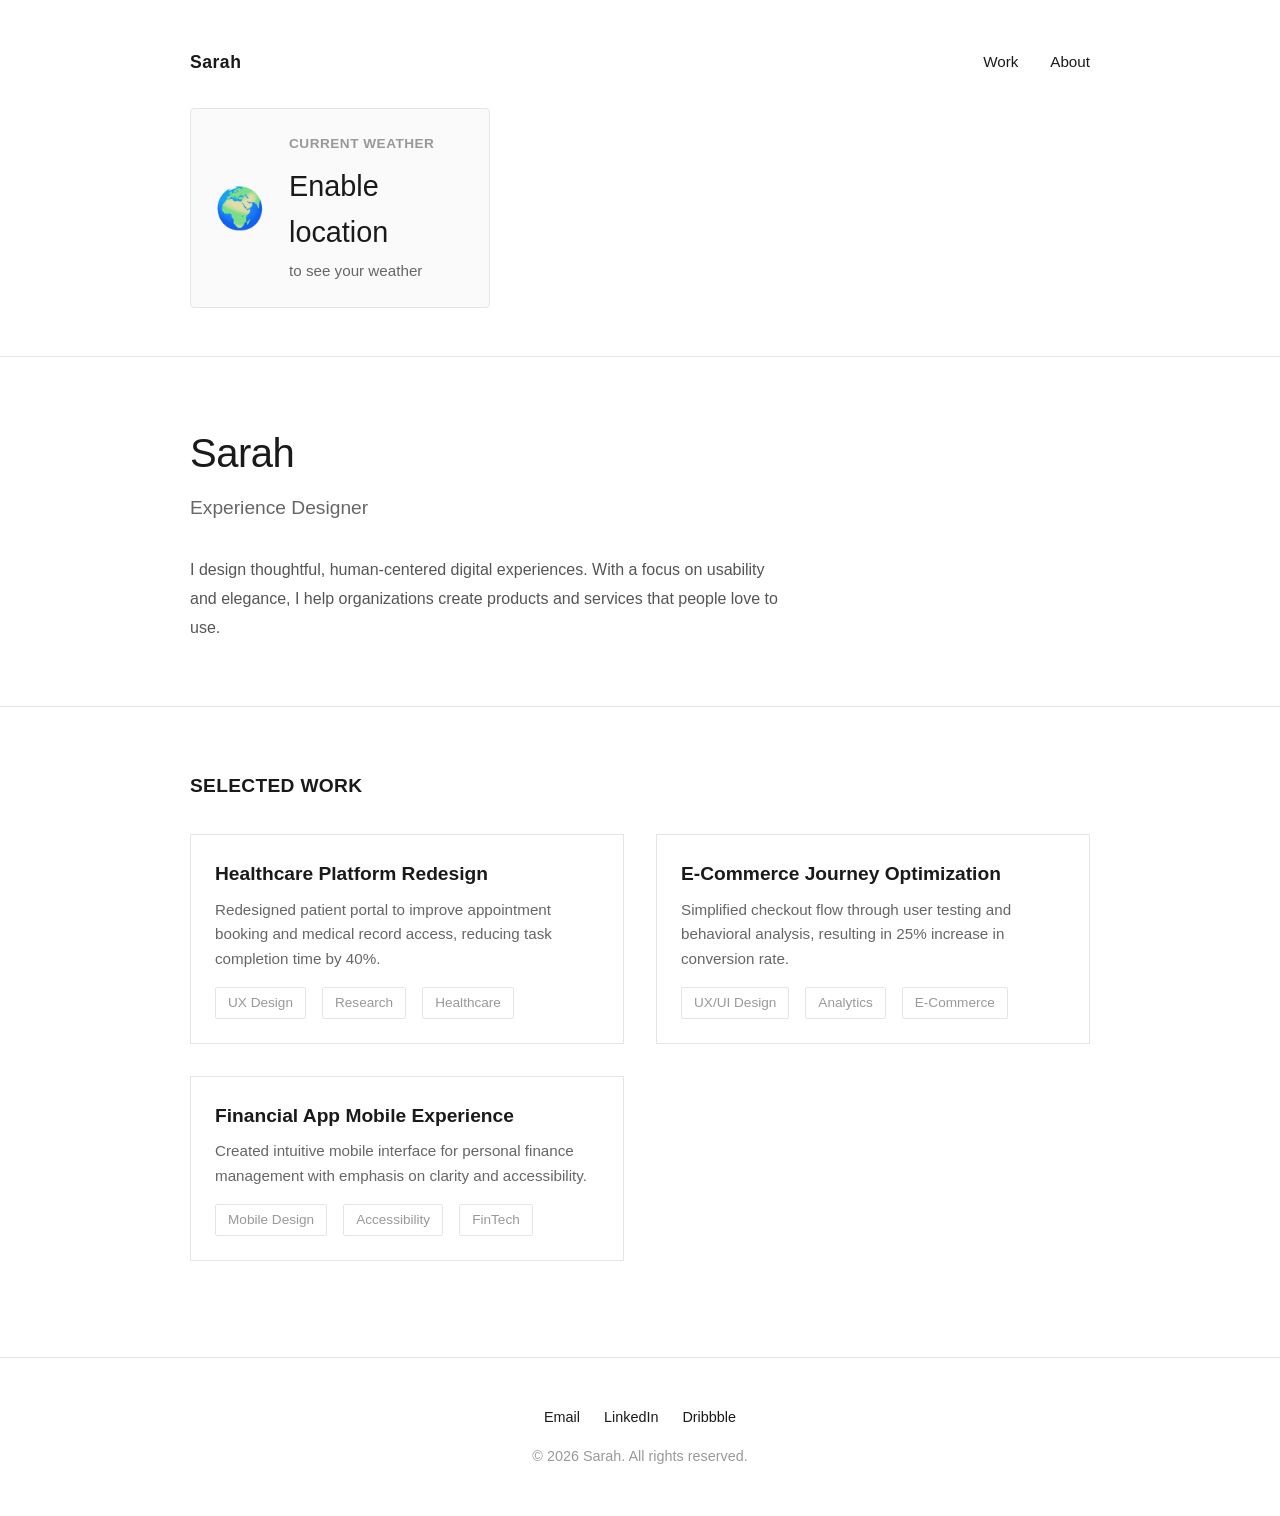
==== index.html @ 8faafbf5 "Add weather widget with geolocation and API integration Co-authored-by: Copilot <copilot@github.com>" ====
<!DOCTYPE html>
<html lang="en">
<head>
    <meta charset="UTF-8">
    <meta name="viewport" content="width=device-width, initial-scale=1.0">
    <title>Sarah — Experience Designer</title>
    <style>
        * {
            margin: 0;
            padding: 0;
            box-sizing: border-box;
        }

        body {
            font-family: -apple-system, BlinkMacSystemFont, 'Segoe UI', sans-serif;
            line-height: 1.6;
            color: #1a1a1a;
            background: #ffffff;
        }

        header {
            padding: 3rem 2rem;
            border-bottom: 1px solid #e5e5e5;
        }

        .container {
            max-width: 900px;
            margin: 0 auto;
        }

        nav {
            display: flex;
            gap: 2rem;
            justify-content: space-between;
            align-items: center;
            margin-bottom: 2rem;
        }

        a {
            text-decoration: none;
            color: #1a1a1a;
            transition: color 0.2s ease;
        }

        nav a:hover {
            color: #666;
        }

        .logo {
            font-weight: 600;
            font-size: 1.1rem;
            letter-spacing: 0.5px;
        }

        .nav-links {
            display: flex;
            gap: 2rem;
            font-size: 0.95rem;
        }

        .hero {
            padding: 4rem 2rem;
            text-align: left;
        }

        h1 {
            font-size: 2.5rem;
            font-weight: 300;
            margin-bottom: 0.5rem;
            letter-spacing: -0.5px;
        }

        .subtitle {
            font-size: 1.2rem;
            color: #666;
            font-weight: 300;
        }

        .bio {
            max-width: 600px;
            margin-top: 2rem;
            color: #555;
            font-size: 1rem;
            line-height: 1.8;
        }

        .projects-section {
            padding: 4rem 2rem;
            border-top: 1px solid #e5e5e5;
        }

        .section-title {
            font-size: 1.2rem;
            font-weight: 600;
            margin-bottom: 2rem;
            letter-spacing: 0.3px;
            text-transform: uppercase;
            color: #1a1a1a;
        }

        .projects-grid {
            display: grid;
            grid-template-columns: repeat(auto-fit, minmax(350px, 1fr));
            gap: 2rem;
            margin-bottom: 2rem;
        }

        .project-card {
            border: 1px solid #e5e5e5;
            padding: 1.5rem;
            transition: all 0.3s ease;
            cursor: pointer;
        }

        .project-card:hover {
            border-color: #1a1a1a;
            background: #fafafa;
        }

        .project-card h3 {
            font-size: 1.2rem;
            margin-bottom: 0.5rem;
            font-weight: 600;
        }

        .project-card p {
            color: #666;
            margin-bottom: 1rem;
            font-size: 0.95rem;
            line-height: 1.6;
        }

        .project-meta {
            display: flex;
            gap: 1rem;
            font-size: 0.85rem;
            color: #999;
        }

        .project-meta span {
            padding: 0.25rem 0.75rem;
            border: 1px solid #e5e5e5;
            border-radius: 2px;
        }

        footer {
            padding: 3rem 2rem;
            border-top: 1px solid #e5e5e5;
            text-align: center;
            color: #999;
            font-size: 0.9rem;
        }

        .social-links {
            display: flex;
            justify-content: center;
            gap: 1.5rem;
            margin-bottom: 1rem;
        }

        .social-links a {
            color: #1a1a1a;
        }

        .social-links a:hover {
            color: #666;
        }

        .weather-widget {
            border: 1px solid #e5e5e5;
            padding: 1.5rem;
            border-radius: 4px;
            background: #fafafa;
            max-width: 300px;
            margin-top: 2rem;
            display: flex;
            align-items: center;
            gap: 1.5rem;
            justify-content: center;
        }

        .weather-icon {
            font-size: 2.5rem;
            line-height: 1;
        }

        .weather-info h3 {
            font-size: 0.85rem;
            text-transform: uppercase;
            color: #999;
            font-weight: 600;
            margin-bottom: 0.5rem;
            letter-spacing: 0.5px;
        }

        .weather-temp {
            font-size: 1.8rem;
            font-weight: 300;
            color: #1a1a1a;
            margin-bottom: 0.25rem;
        }

        .weather-condition {
            font-size: 0.95rem;
            color: #666;
        }

        .weather-loading {
            color: #999;
            font-size: 0.9rem;
        }

        .weather-error {
            color: #666;
            font-size: 0.9rem;
        }

        @media (max-width: 768px) {
            h1 {
                font-size: 2rem;
            }

            .nav-links {
                gap: 1rem;
            }

            .projects-grid {
                grid-template-columns: 1fr;
            }

            .hero {
                padding: 2rem 1rem;
            }

            .projects-section {
                padding: 2rem 1rem;
            }

            .weather-widget {
                max-width: 100%;
            }
        }
    </style>
</head>
<body>
    <header>
        <div class="container">
            <nav>
                <div class="logo">Sarah</div>
                <div class="nav-links">
                    <a href="index.html">Work</a>
                    <a href="about.html">About</a>
                </div>
            </nav>
            <div class="weather-widget" id="weatherWidget">
                <div class="weather-icon" id="weatherIcon">🌍</div>
                <div class="weather-info">
                    <h3>Current Weather</h3>
                    <div class="weather-loading">Getting your location...</div>
                </div>
            </div>
        </div>
    </header>

    <section class="hero">
        <div class="container">
            <h1>Sarah</h1>
            <p class="subtitle">Experience Designer</p>
            <p class="bio">I design thoughtful, human-centered digital experiences. With a focus on usability and elegance, I help organizations create products and services that people love to use.</p>
        </div>
    </section>

    <section class="projects-section">
        <div class="container">
            <h2 class="section-title">Selected Work</h2>
            <div class="projects-grid">
                <article class="project-card">
                    <h3>Healthcare Platform Redesign</h3>
                    <p>Redesigned patient portal to improve appointment booking and medical record access, reducing task completion time by 40%.</p>
                    <div class="project-meta">
                        <span>UX Design</span>
                        <span>Research</span>
                        <span>Healthcare</span>
                    </div>
                </article>

                <article class="project-card">
                    <h3>E-Commerce Journey Optimization</h3>
                    <p>Simplified checkout flow through user testing and behavioral analysis, resulting in 25% increase in conversion rate.</p>
                    <div class="project-meta">
                        <span>UX/UI Design</span>
                        <span>Analytics</span>
                        <span>E-Commerce</span>
                    </div>
                </article>

                <article class="project-card">
                    <h3>Financial App Mobile Experience</h3>
                    <p>Created intuitive mobile interface for personal finance management with emphasis on clarity and accessibility.</p>
                    <div class="project-meta">
                        <span>Mobile Design</span>
                        <span>Accessibility</span>
                        <span>FinTech</span>
                    </div>
                </article>
            </div>
        </div>
    </section>

    <footer>
        <div class="container">
            <div class="social-links">
                <a href="mailto:sarah@example.com">Email</a>
                <a href="https://linkedin.com" target="_blank">LinkedIn</a>
                <a href="https://dribbble.com" target="_blank">Dribbble</a>
            </div>
            <p>&copy; 2026 Sarah. All rights reserved.</p>
        </div>
    </footer>

    <script>
        // Weather code to emoji mapping
        const weatherEmojis = {
            0: '☀️',      // Clear sky
            1: '🌤️',     // Mainly clear
            2: '⛅',     // Partly cloudy
            3: '☁️',      // Overcast
            45: '🌫️',    // Foggy
            48: '🌫️',    // Foggy
            51: '🌦️',    // Light drizzle
            53: '🌦️',    // Moderate drizzle
            55: '🌧️',    // Dense drizzle
            61: '🌧️',    // Slight rain
            63: '🌧️',    // Moderate rain
            65: '⛈️',    // Heavy rain
            71: '❄️',     // Slight snow
            73: '❄️',     // Moderate snow
            75: '❄️',     // Heavy snow
            77: '❄️',     // Snow grains
            80: '🌧️',    // Slight rain showers
            81: '⛈️',    // Moderate rain showers
            82: '⛈️',    // Violent rain showers
            85: '❄️',     // Slight snow showers
            86: '❄️',     // Heavy snow showers
            95: '⛈️',    // Thunderstorm
            96: '⛈️',    // Thunderstorm with hail
            99: '⛈️'     // Thunderstorm with hail
        };

        const weatherDescriptions = {
            0: 'Clear sky',
            1: 'Mainly clear',
            2: 'Partly cloudy',
            3: 'Overcast',
            45: 'Foggy',
            48: 'Foggy',
            51: 'Drizzle',
            53: 'Drizzle',
            55: 'Heavy drizzle',
            61: 'Rainy',
            63: 'Rainy',
            65: 'Heavy rain',
            71: 'Snowy',
            73: 'Snowy',
            75: 'Heavy snow',
            77: 'Snow grains',
            80: 'Rain showers',
            81: 'Rain showers',
            82: 'Heavy rain showers',
            85: 'Snow showers',
            86: 'Heavy snow showers',
            95: 'Thunderstorm',
            96: 'Thunderstorm',
            99: 'Thunderstorm'
        };

        function getWeather() {
            // Check if geolocation is available
            if (!navigator.geolocation) {
                updateWeatherWidget('🌍', 'Location not available', '');
                return;
            }

            // Get user's location
            navigator.geolocation.getCurrentPosition(
                (position) => {
                    const { latitude, longitude } = position.coords;
                    fetchWeatherData(latitude, longitude);
                },
                (error) => {
                    updateWeatherWidget('🌍', 'Enable location', 'to see your weather');
                }
            );
        }

        function fetchWeatherData(latitude, longitude) {
            const url = `https://api.open-meteo.com/v1/forecast?latitude=${latitude}&longitude=${longitude}&current=temperature_2m,weather_code,relative_humidity&timezone=auto`;

            fetch(url)
                .then((response) => response.json())
                .then((data) => {
                    const current = data.current;
                    const tempC = current.temperature_2m;
                    const tempF = Math.round((tempC * 9 / 5) + 32);
                    const weatherCode = current.weather_code;
                    const emoji = weatherEmojis[weatherCode] || '🌡️';
                    const description = weatherDescriptions[weatherCode] || 'Unknown';

                    updateWeatherWidget(emoji, `${tempF}°F`, description);
                })
                .catch((error) => {
                    updateWeatherWidget('🌍', 'Weather unavailable', '');
                });
        }

        function updateWeatherWidget(emoji, temp, condition) {
            const widget = document.getElementById('weatherWidget');
            const icon = document.getElementById('weatherIcon');

            icon.textContent = emoji;

            const info = widget.querySelector('.weather-info');
            info.innerHTML = `
                <h3>Current Weather</h3>
                <div class="weather-temp">${temp}</div>
                <div class="weather-condition">${condition}</div>
            `;
        }

        // Initialize weather widget when page loads
        window.addEventListener('load', getWeather);
    </script>
</body>
</html>
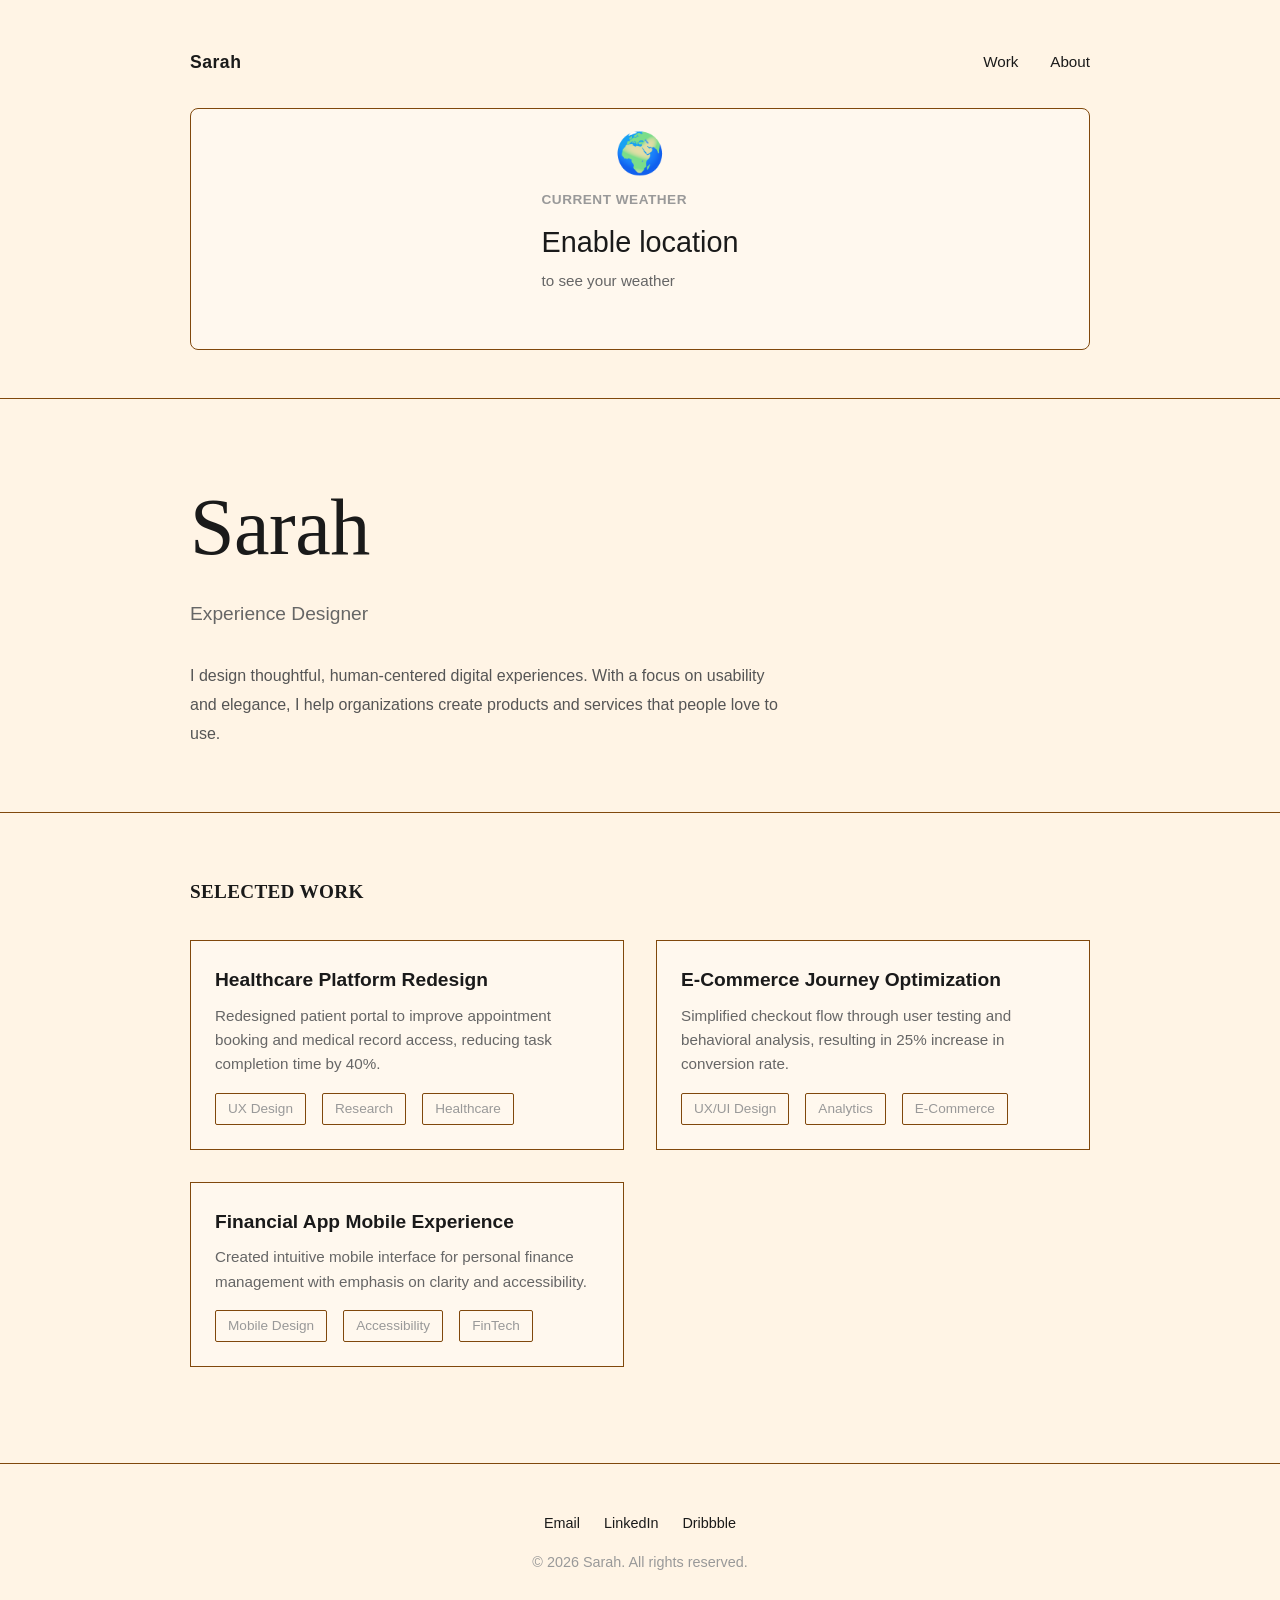
==== commit 5eebdb79: "Update styles for consistency and improve weather widget functionality" ====
--- a/index.html
+++ b/index.html
@@ -15,12 +15,12 @@
             font-family: -apple-system, BlinkMacSystemFont, 'Segoe UI', sans-serif;
             line-height: 1.6;
             color: #1a1a1a;
-            background: #ffffff;
+            background: #fff4e5;
         }
 
         header {
             padding: 3rem 2rem;
-            border-bottom: 1px solid #e5e5e5;
+            border-bottom: 1px solid #80480c;
         }
 
         .container {
@@ -63,8 +63,13 @@
             text-align: left;
         }
 
+        h1,
+        h2 {
+            font-family: Georgia, 'Times New Roman', serif;
+        }
+
         h1 {
-            font-size: 2.5rem;
+            font-size: 5rem;
             font-weight: 300;
             margin-bottom: 0.5rem;
             letter-spacing: -0.5px;
@@ -106,15 +111,16 @@
         }
 
         .project-card {
-            border: 1px solid #e5e5e5;
+            border: 1px solid #80480c;
             padding: 1.5rem;
             transition: all 0.3s ease;
             cursor: pointer;
+            background: #fff8ee;
         }
 
         .project-card:hover {
-            border-color: #1a1a1a;
-            background: #fafafa;
+            border-color: #80480c;
+            background: #fff1d8;
         }
 
         .project-card h3 {
@@ -139,13 +145,18 @@
 
         .project-meta span {
             padding: 0.25rem 0.75rem;
-            border: 1px solid #e5e5e5;
+            border: 1px solid #80480c;
             border-radius: 2px;
+        }
+
+        .projects-section {
+            padding: 4rem 2rem;
+            border-top: 1px solid #80480c;
         }
 
         footer {
             padding: 3rem 2rem;
-            border-top: 1px solid #e5e5e5;
+            border-top: 1px solid #80480c;
             text-align: center;
             color: #999;
             font-size: 0.9rem;
@@ -167,15 +178,16 @@
         }
 
         .weather-widget {
-            border: 1px solid #e5e5e5;
+            border: 1px solid #80480c;
             padding: 1.5rem;
-            border-radius: 4px;
-            background: #fafafa;
-            max-width: 300px;
-            margin-top: 2rem;
+            border-radius: 8px;
+            background: #fff8ee;
+            max-width: 100%;
+            margin: 2rem auto 0;
             display: flex;
+            flex-direction: column;
             align-items: center;
-            gap: 1.5rem;
+            gap: 1rem;
             justify-content: center;
         }
 
@@ -213,6 +225,49 @@
         .weather-error {
             color: #666;
             font-size: 0.9rem;
+        }
+
+        .forecast-list {
+            display: grid;
+            grid-template-columns: repeat(5, minmax(0, 1fr));
+            gap: 0.75rem;
+            width: 100%;
+            margin-top: 1rem;
+        }
+
+        .forecast-day {
+            padding: 0.75rem;
+            border: 1px solid #80480c;
+            border-radius: 6px;
+            background: #fff4e5;
+            text-align: center;
+            color: #1a1a1a;
+            font-size: 0.85rem;
+        }
+
+        .forecast-day strong {
+            display: block;
+            margin-bottom: 0.35rem;
+            font-size: 0.95rem;
+            font-weight: 600;
+        }
+
+        .forecast-day span {
+            display: block;
+            margin-top: 0.25rem;
+            color: #666;
+        }
+
+        @media (max-width: 768px) {
+            .forecast-list {
+                grid-template-columns: repeat(2, minmax(0, 1fr));
+            }
+        }
+
+        @media (max-width: 520px) {
+            .forecast-list {
+                grid-template-columns: 1fr;
+            }
         }
 
         @media (max-width: 768px) {
@@ -258,6 +313,7 @@
                     <h3>Current Weather</h3>
                     <div class="weather-loading">Getting your location...</div>
                 </div>
+                <div class="forecast-list" id="forecastList"></div>
             </div>
         </div>
     </header>
@@ -394,28 +450,55 @@
         }
 
         function fetchWeatherData(latitude, longitude) {
-            const url = `https://api.open-meteo.com/v1/forecast?latitude=${latitude}&longitude=${longitude}&current=temperature_2m,weather_code,relative_humidity&timezone=auto`;
+            const url = `https://api.open-meteo.com/v1/forecast?latitude=${latitude}&longitude=${longitude}&current_weather=true&daily=temperature_2m_max,temperature_2m_min,weathercode&timezone=auto`;
 
             fetch(url)
                 .then((response) => response.json())
                 .then((data) => {
-                    const current = data.current;
-                    const tempC = current.temperature_2m;
+                    const current = data.current_weather;
+                    const daily = data.daily;
+                    const tempC = current.temperature;
                     const tempF = Math.round((tempC * 9 / 5) + 32);
-                    const weatherCode = current.weather_code;
+                    const weatherCode = current.weathercode;
                     const emoji = weatherEmojis[weatherCode] || '🌡️';
                     const description = weatherDescriptions[weatherCode] || 'Unknown';
-
-                    updateWeatherWidget(emoji, `${tempF}°F`, description);
+                    const forecastHtml = buildForecast(daily);
+
+                    updateWeatherWidget(emoji, `${tempF}°F`, description, forecastHtml);
                 })
                 .catch((error) => {
-                    updateWeatherWidget('🌍', 'Weather unavailable', '');
+                    updateWeatherWidget('🌍', 'Weather unavailable', '', '');
                 });
         }
 
-        function updateWeatherWidget(emoji, temp, condition) {
+        function buildForecast(daily) {
+            if (!daily || !daily.time || !daily.weathercode) {
+                return '<div class="weather-error">Forecast unavailable</div>';
+            }
+
+            const items = daily.time.slice(0, 5).map((date, index) => {
+                const code = daily.weathercode[index];
+                const max = Math.round(daily.temperature_2m_max[index]);
+                const min = Math.round(daily.temperature_2m_min[index]);
+                const label = index === 0 ? 'Today' : new Date(date).toLocaleDateString(undefined, { weekday: 'short' });
+                const icon = weatherEmojis[code] || '🌡️';
+
+                return `
+                    <div class="forecast-day">
+                        <strong>${label}</strong>
+                        <div>${icon}</div>
+                        <span>${min}° / ${max}°</span>
+                    </div>
+                `;
+            });
+
+            return items.join('');
+        }
+
+        function updateWeatherWidget(emoji, temp, condition, forecastHtml = '') {
             const widget = document.getElementById('weatherWidget');
             const icon = document.getElementById('weatherIcon');
+            const forecast = document.getElementById('forecastList');
 
             icon.textContent = emoji;
 
@@ -425,6 +508,12 @@
                 <div class="weather-temp">${temp}</div>
                 <div class="weather-condition">${condition}</div>
             `;
+
+            if (forecastHtml) {
+                forecast.innerHTML = forecastHtml;
+            } else {
+                forecast.innerHTML = '';
+            }
         }
 
         // Initialize weather widget when page loads
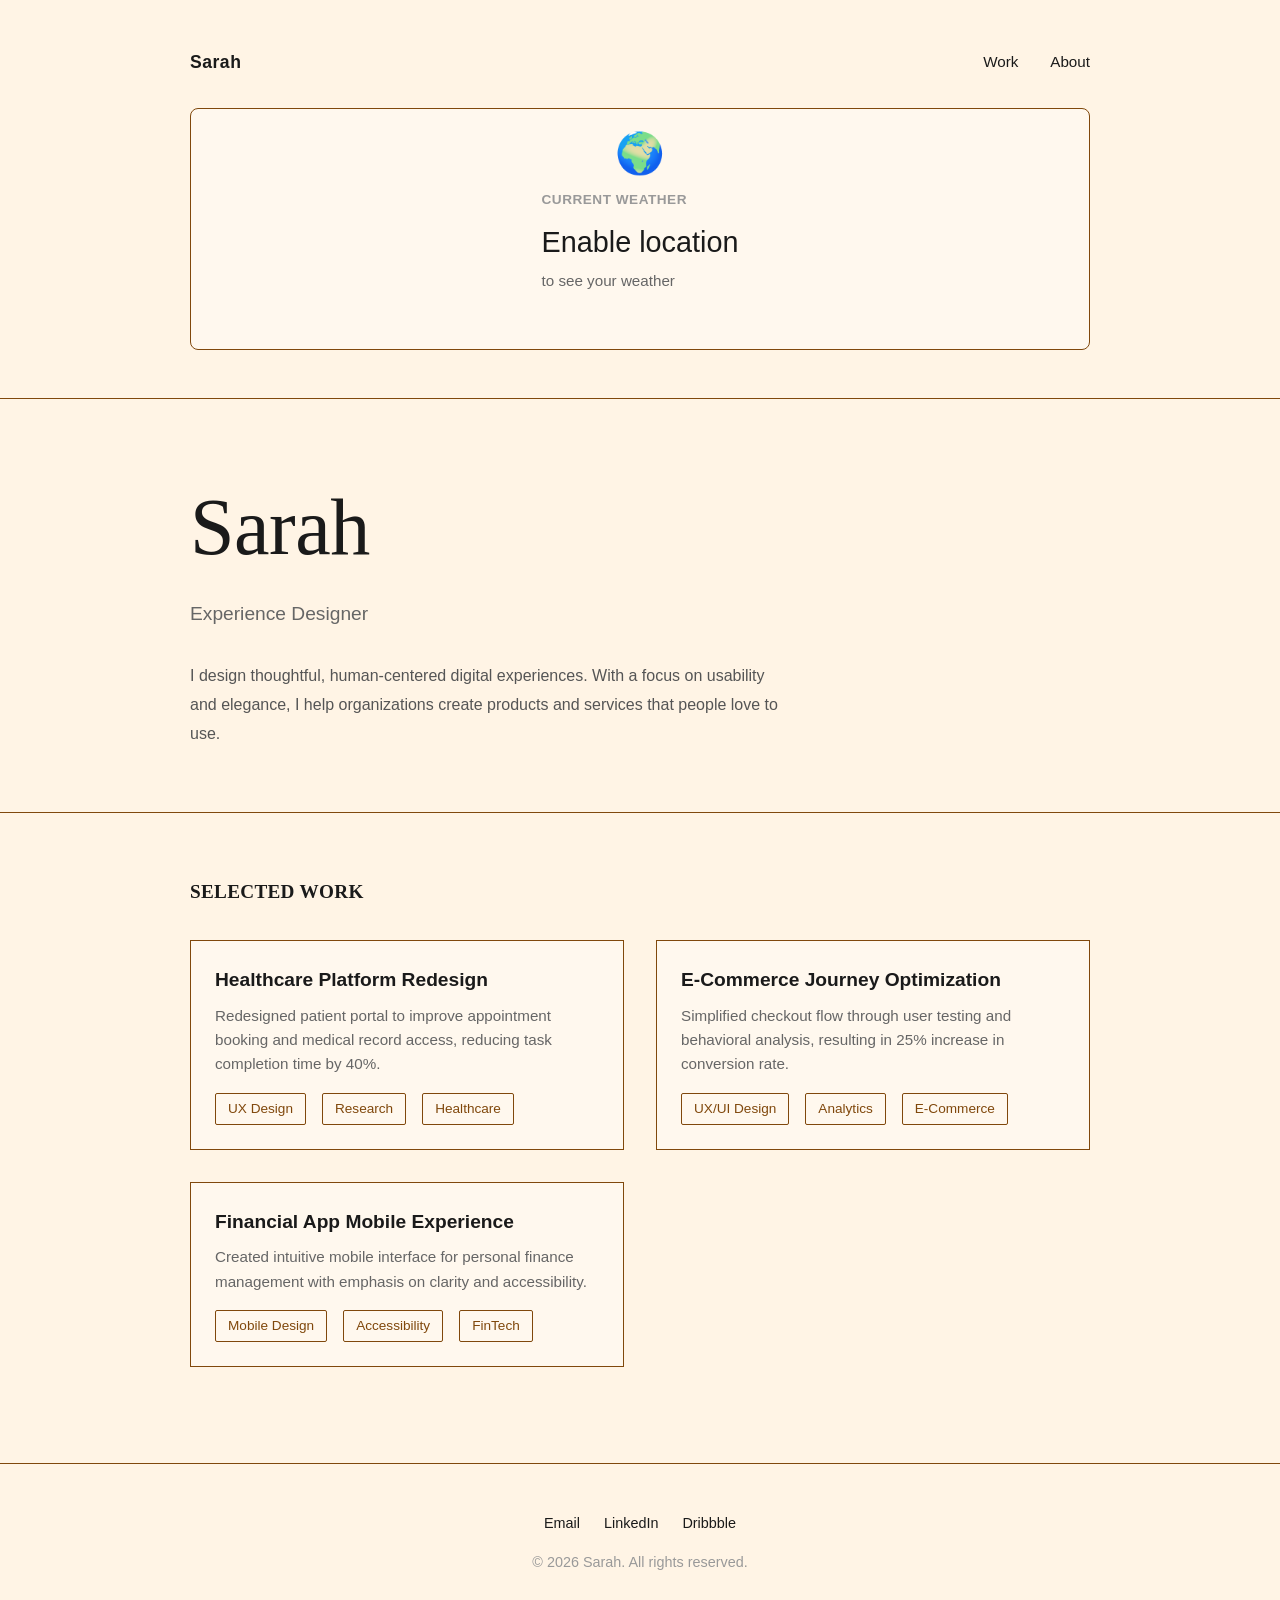
==== commit 4445ee23: "Update styles for consistency and improve weather widget functionality" ====
--- a/index.html
+++ b/index.html
@@ -140,13 +140,14 @@
             display: flex;
             gap: 1rem;
             font-size: 0.85rem;
-            color: #999;
+            color: #fff4e5;
         }
 
         .project-meta span {
             padding: 0.25rem 0.75rem;
             border: 1px solid #80480c;
             border-radius: 2px;
+            color: #80480c;
         }
 
         .projects-section {
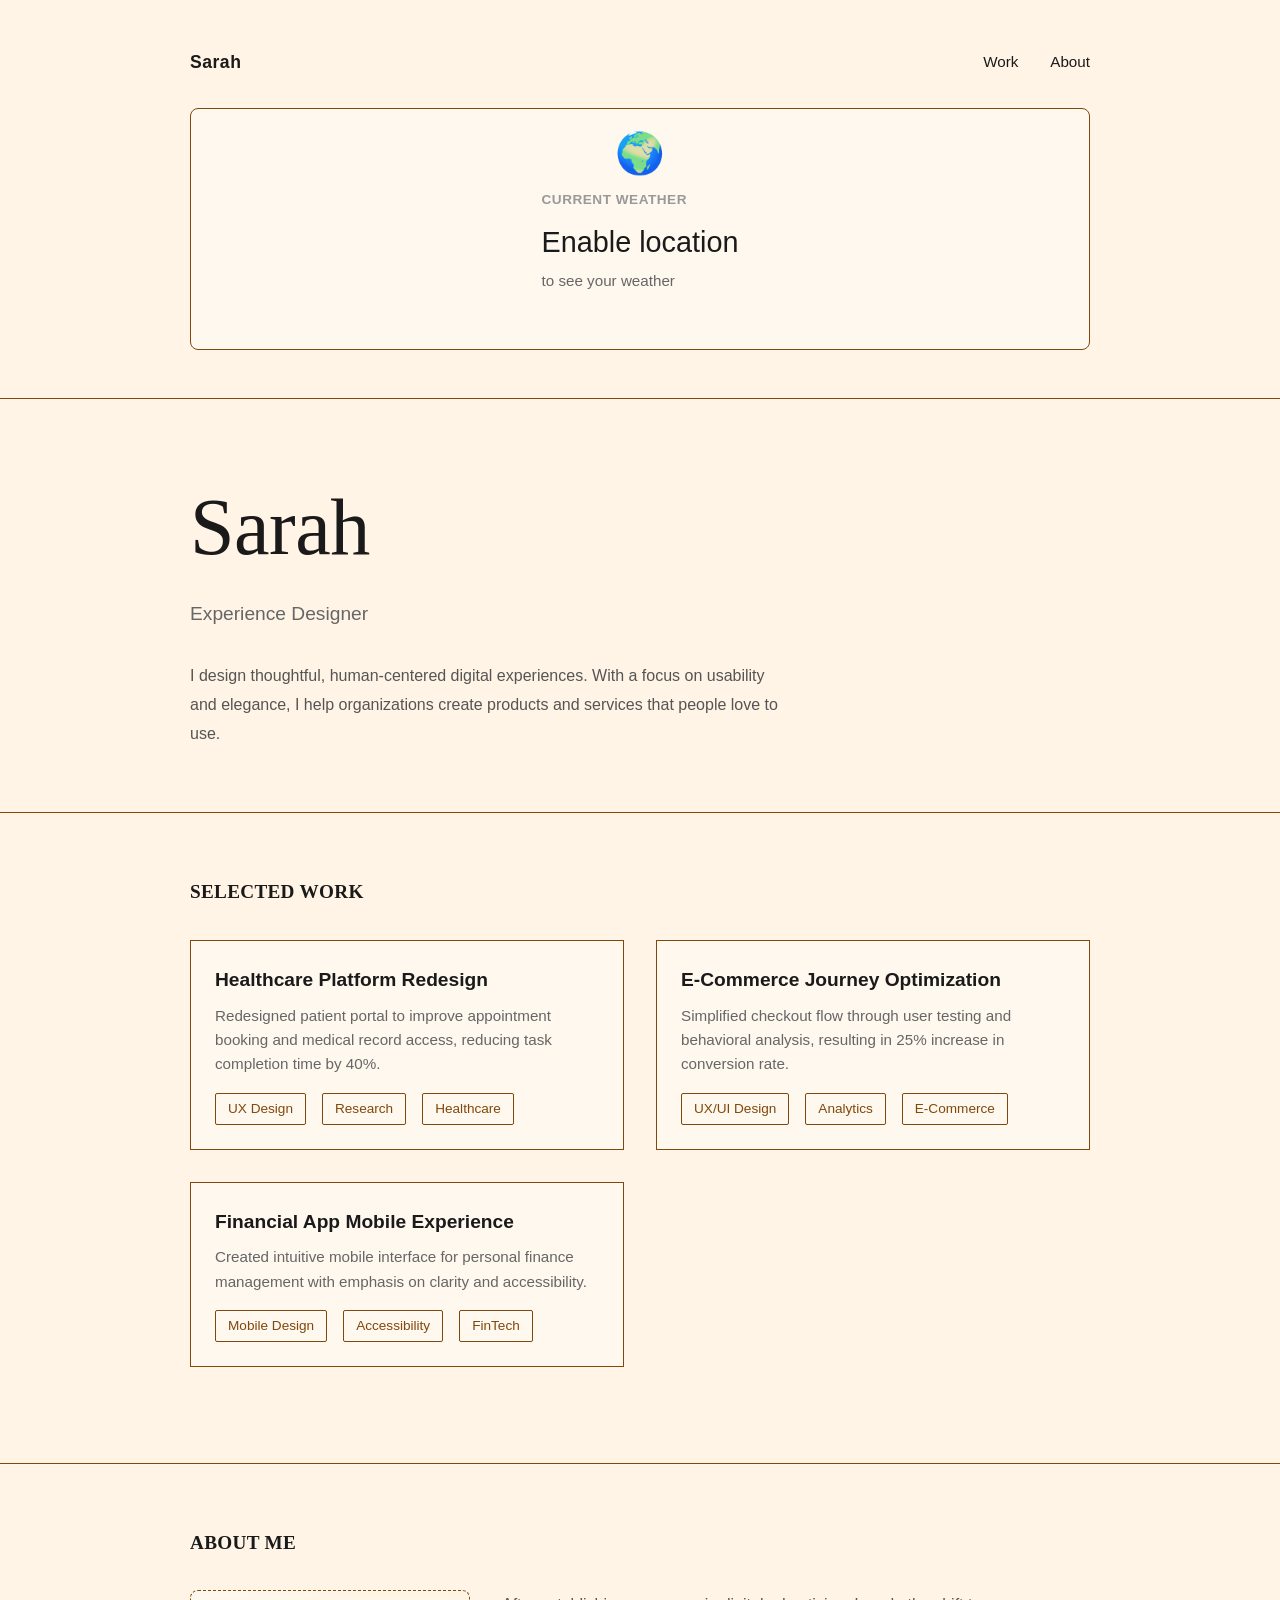
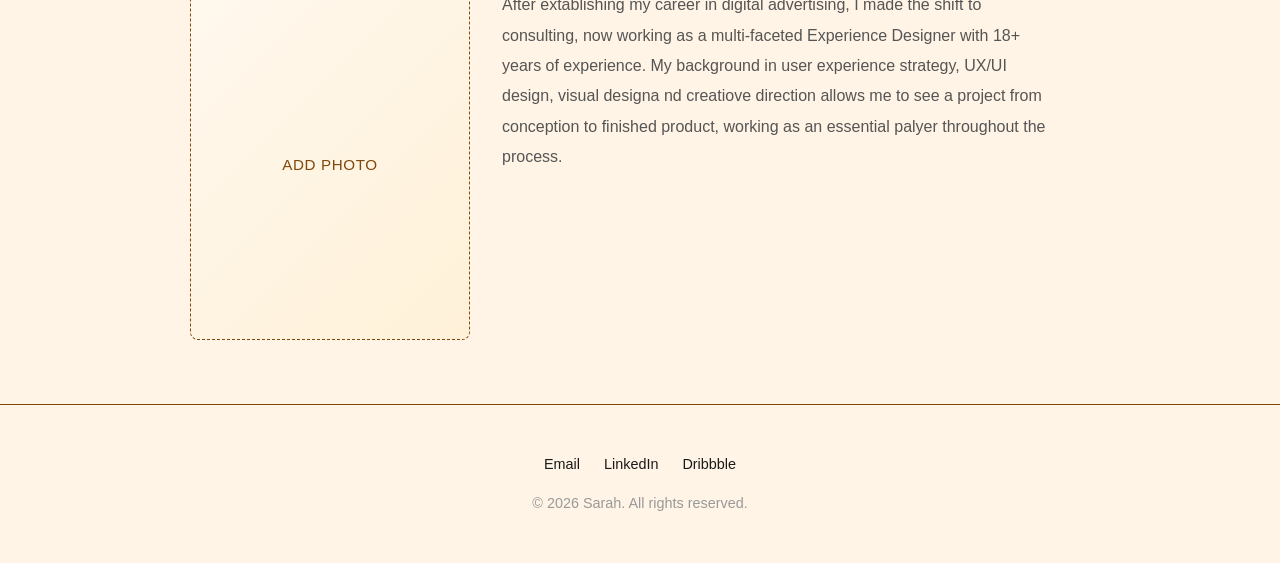
==== commit 01bfcc24: "Update hierarachy and page content Co-authored-by: Copilot <copilot@github.com>" ====
--- a/index.html
+++ b/index.html
@@ -4,299 +4,7 @@
     <meta charset="UTF-8">
     <meta name="viewport" content="width=device-width, initial-scale=1.0">
     <title>Sarah — Experience Designer</title>
-    <style>
-        * {
-            margin: 0;
-            padding: 0;
-            box-sizing: border-box;
-        }
-
-        body {
-            font-family: -apple-system, BlinkMacSystemFont, 'Segoe UI', sans-serif;
-            line-height: 1.6;
-            color: #1a1a1a;
-            background: #fff4e5;
-        }
-
-        header {
-            padding: 3rem 2rem;
-            border-bottom: 1px solid #80480c;
-        }
-
-        .container {
-            max-width: 900px;
-            margin: 0 auto;
-        }
-
-        nav {
-            display: flex;
-            gap: 2rem;
-            justify-content: space-between;
-            align-items: center;
-            margin-bottom: 2rem;
-        }
-
-        a {
-            text-decoration: none;
-            color: #1a1a1a;
-            transition: color 0.2s ease;
-        }
-
-        nav a:hover {
-            color: #666;
-        }
-
-        .logo {
-            font-weight: 600;
-            font-size: 1.1rem;
-            letter-spacing: 0.5px;
-        }
-
-        .nav-links {
-            display: flex;
-            gap: 2rem;
-            font-size: 0.95rem;
-        }
-
-        .hero {
-            padding: 4rem 2rem;
-            text-align: left;
-        }
-
-        h1,
-        h2 {
-            font-family: Georgia, 'Times New Roman', serif;
-        }
-
-        h1 {
-            font-size: 5rem;
-            font-weight: 300;
-            margin-bottom: 0.5rem;
-            letter-spacing: -0.5px;
-        }
-
-        .subtitle {
-            font-size: 1.2rem;
-            color: #666;
-            font-weight: 300;
-        }
-
-        .bio {
-            max-width: 600px;
-            margin-top: 2rem;
-            color: #555;
-            font-size: 1rem;
-            line-height: 1.8;
-        }
-
-        .projects-section {
-            padding: 4rem 2rem;
-            border-top: 1px solid #e5e5e5;
-        }
-
-        .section-title {
-            font-size: 1.2rem;
-            font-weight: 600;
-            margin-bottom: 2rem;
-            letter-spacing: 0.3px;
-            text-transform: uppercase;
-            color: #1a1a1a;
-        }
-
-        .projects-grid {
-            display: grid;
-            grid-template-columns: repeat(auto-fit, minmax(350px, 1fr));
-            gap: 2rem;
-            margin-bottom: 2rem;
-        }
-
-        .project-card {
-            border: 1px solid #80480c;
-            padding: 1.5rem;
-            transition: all 0.3s ease;
-            cursor: pointer;
-            background: #fff8ee;
-        }
-
-        .project-card:hover {
-            border-color: #80480c;
-            background: #fff1d8;
-        }
-
-        .project-card h3 {
-            font-size: 1.2rem;
-            margin-bottom: 0.5rem;
-            font-weight: 600;
-        }
-
-        .project-card p {
-            color: #666;
-            margin-bottom: 1rem;
-            font-size: 0.95rem;
-            line-height: 1.6;
-        }
-
-        .project-meta {
-            display: flex;
-            gap: 1rem;
-            font-size: 0.85rem;
-            color: #fff4e5;
-        }
-
-        .project-meta span {
-            padding: 0.25rem 0.75rem;
-            border: 1px solid #80480c;
-            border-radius: 2px;
-            color: #80480c;
-        }
-
-        .projects-section {
-            padding: 4rem 2rem;
-            border-top: 1px solid #80480c;
-        }
-
-        footer {
-            padding: 3rem 2rem;
-            border-top: 1px solid #80480c;
-            text-align: center;
-            color: #999;
-            font-size: 0.9rem;
-        }
-
-        .social-links {
-            display: flex;
-            justify-content: center;
-            gap: 1.5rem;
-            margin-bottom: 1rem;
-        }
-
-        .social-links a {
-            color: #1a1a1a;
-        }
-
-        .social-links a:hover {
-            color: #666;
-        }
-
-        .weather-widget {
-            border: 1px solid #80480c;
-            padding: 1.5rem;
-            border-radius: 8px;
-            background: #fff8ee;
-            max-width: 100%;
-            margin: 2rem auto 0;
-            display: flex;
-            flex-direction: column;
-            align-items: center;
-            gap: 1rem;
-            justify-content: center;
-        }
-
-        .weather-icon {
-            font-size: 2.5rem;
-            line-height: 1;
-        }
-
-        .weather-info h3 {
-            font-size: 0.85rem;
-            text-transform: uppercase;
-            color: #999;
-            font-weight: 600;
-            margin-bottom: 0.5rem;
-            letter-spacing: 0.5px;
-        }
-
-        .weather-temp {
-            font-size: 1.8rem;
-            font-weight: 300;
-            color: #1a1a1a;
-            margin-bottom: 0.25rem;
-        }
-
-        .weather-condition {
-            font-size: 0.95rem;
-            color: #666;
-        }
-
-        .weather-loading {
-            color: #999;
-            font-size: 0.9rem;
-        }
-
-        .weather-error {
-            color: #666;
-            font-size: 0.9rem;
-        }
-
-        .forecast-list {
-            display: grid;
-            grid-template-columns: repeat(5, minmax(0, 1fr));
-            gap: 0.75rem;
-            width: 100%;
-            margin-top: 1rem;
-        }
-
-        .forecast-day {
-            padding: 0.75rem;
-            border: 1px solid #80480c;
-            border-radius: 6px;
-            background: #fff4e5;
-            text-align: center;
-            color: #1a1a1a;
-            font-size: 0.85rem;
-        }
-
-        .forecast-day strong {
-            display: block;
-            margin-bottom: 0.35rem;
-            font-size: 0.95rem;
-            font-weight: 600;
-        }
-
-        .forecast-day span {
-            display: block;
-            margin-top: 0.25rem;
-            color: #666;
-        }
-
-        @media (max-width: 768px) {
-            .forecast-list {
-                grid-template-columns: repeat(2, minmax(0, 1fr));
-            }
-        }
-
-        @media (max-width: 520px) {
-            .forecast-list {
-                grid-template-columns: 1fr;
-            }
-        }
-
-        @media (max-width: 768px) {
-            h1 {
-                font-size: 2rem;
-            }
-
-            .nav-links {
-                gap: 1rem;
-            }
-
-            .projects-grid {
-                grid-template-columns: 1fr;
-            }
-
-            .hero {
-                padding: 2rem 1rem;
-            }
-
-            .projects-section {
-                padding: 2rem 1rem;
-            }
-
-            .weather-widget {
-                max-width: 100%;
-            }
-        }
-    </style>
+    <link rel="stylesheet" href="styles.css">
 </head>
 <body>
     <header>
@@ -305,7 +13,7 @@
                 <div class="logo">Sarah</div>
                 <div class="nav-links">
                     <a href="index.html">Work</a>
-                    <a href="about.html">About</a>
+                    <a href="#about">About</a>
                 </div>
             </nav>
             <div class="weather-widget" id="weatherWidget">
@@ -364,6 +72,18 @@
         </div>
     </section>
 
+    <section class="about-section" id="about">
+        <div class="container">
+            <h2 class="section-title">About Me</h2>
+            <div class="about-layout">
+                <div class="about-photo" role="img" aria-label="Placeholder area for portrait photograph">
+                    <span>Add Photo</span>
+                </div>
+                <p class="about-text">After extablishing my career in digital advertising, I made the shift to consulting, now working as a multi-faceted Experience Designer with 18+ years of experience. My background in user experience strategy, UX/UI design, visual designa nd creatiove direction allows me to see a project from conception to finished product, working as an essential palyer throughout the process.</p>
+            </div>
+        </div>
+    </section>
+
     <footer>
         <div class="container">
             <div class="social-links">
@@ -375,150 +95,6 @@
         </div>
     </footer>
 
-    <script>
-        // Weather code to emoji mapping
-        const weatherEmojis = {
-            0: '☀️',      // Clear sky
-            1: '🌤️',     // Mainly clear
-            2: '⛅',     // Partly cloudy
-            3: '☁️',      // Overcast
-            45: '🌫️',    // Foggy
-            48: '🌫️',    // Foggy
-            51: '🌦️',    // Light drizzle
-            53: '🌦️',    // Moderate drizzle
-            55: '🌧️',    // Dense drizzle
-            61: '🌧️',    // Slight rain
-            63: '🌧️',    // Moderate rain
-            65: '⛈️',    // Heavy rain
-            71: '❄️',     // Slight snow
-            73: '❄️',     // Moderate snow
-            75: '❄️',     // Heavy snow
-            77: '❄️',     // Snow grains
-            80: '🌧️',    // Slight rain showers
-            81: '⛈️',    // Moderate rain showers
-            82: '⛈️',    // Violent rain showers
-            85: '❄️',     // Slight snow showers
-            86: '❄️',     // Heavy snow showers
-            95: '⛈️',    // Thunderstorm
-            96: '⛈️',    // Thunderstorm with hail
-            99: '⛈️'     // Thunderstorm with hail
-        };
-
-        const weatherDescriptions = {
-            0: 'Clear sky',
-            1: 'Mainly clear',
-            2: 'Partly cloudy',
-            3: 'Overcast',
-            45: 'Foggy',
-            48: 'Foggy',
-            51: 'Drizzle',
-            53: 'Drizzle',
-            55: 'Heavy drizzle',
-            61: 'Rainy',
-            63: 'Rainy',
-            65: 'Heavy rain',
-            71: 'Snowy',
-            73: 'Snowy',
-            75: 'Heavy snow',
-            77: 'Snow grains',
-            80: 'Rain showers',
-            81: 'Rain showers',
-            82: 'Heavy rain showers',
-            85: 'Snow showers',
-            86: 'Heavy snow showers',
-            95: 'Thunderstorm',
-            96: 'Thunderstorm',
-            99: 'Thunderstorm'
-        };
-
-        function getWeather() {
-            // Check if geolocation is available
-            if (!navigator.geolocation) {
-                updateWeatherWidget('🌍', 'Location not available', '');
-                return;
-            }
-
-            // Get user's location
-            navigator.geolocation.getCurrentPosition(
-                (position) => {
-                    const { latitude, longitude } = position.coords;
-                    fetchWeatherData(latitude, longitude);
-                },
-                (error) => {
-                    updateWeatherWidget('🌍', 'Enable location', 'to see your weather');
-                }
-            );
-        }
-
-        function fetchWeatherData(latitude, longitude) {
-            const url = `https://api.open-meteo.com/v1/forecast?latitude=${latitude}&longitude=${longitude}&current_weather=true&daily=temperature_2m_max,temperature_2m_min,weathercode&timezone=auto`;
-
-            fetch(url)
-                .then((response) => response.json())
-                .then((data) => {
-                    const current = data.current_weather;
-                    const daily = data.daily;
-                    const tempC = current.temperature;
-                    const tempF = Math.round((tempC * 9 / 5) + 32);
-                    const weatherCode = current.weathercode;
-                    const emoji = weatherEmojis[weatherCode] || '🌡️';
-                    const description = weatherDescriptions[weatherCode] || 'Unknown';
-                    const forecastHtml = buildForecast(daily);
-
-                    updateWeatherWidget(emoji, `${tempF}°F`, description, forecastHtml);
-                })
-                .catch((error) => {
-                    updateWeatherWidget('🌍', 'Weather unavailable', '', '');
-                });
-        }
-
-        function buildForecast(daily) {
-            if (!daily || !daily.time || !daily.weathercode) {
-                return '<div class="weather-error">Forecast unavailable</div>';
-            }
-
-            const items = daily.time.slice(0, 5).map((date, index) => {
-                const code = daily.weathercode[index];
-                const max = Math.round(daily.temperature_2m_max[index]);
-                const min = Math.round(daily.temperature_2m_min[index]);
-                const label = index === 0 ? 'Today' : new Date(date).toLocaleDateString(undefined, { weekday: 'short' });
-                const icon = weatherEmojis[code] || '🌡️';
-
-                return `
-                    <div class="forecast-day">
-                        <strong>${label}</strong>
-                        <div>${icon}</div>
-                        <span>${min}° / ${max}°</span>
-                    </div>
-                `;
-            });
-
-            return items.join('');
-        }
-
-        function updateWeatherWidget(emoji, temp, condition, forecastHtml = '') {
-            const widget = document.getElementById('weatherWidget');
-            const icon = document.getElementById('weatherIcon');
-            const forecast = document.getElementById('forecastList');
-
-            icon.textContent = emoji;
-
-            const info = widget.querySelector('.weather-info');
-            info.innerHTML = `
-                <h3>Current Weather</h3>
-                <div class="weather-temp">${temp}</div>
-                <div class="weather-condition">${condition}</div>
-            `;
-
-            if (forecastHtml) {
-                forecast.innerHTML = forecastHtml;
-            } else {
-                forecast.innerHTML = '';
-            }
-        }
-
-        // Initialize weather widget when page loads
-        window.addEventListener('load', getWeather);
-    </script>
+    <script src="app.js"></script>
 </body>
 </html>
--- a/styles.css
+++ b/styles.css
@@ -0,0 +1,337 @@
+* {
+    margin: 0;
+    padding: 0;
+    box-sizing: border-box;
+}
+
+body {
+    font-family: -apple-system, BlinkMacSystemFont, 'Segoe UI', sans-serif;
+    line-height: 1.6;
+    color: #1a1a1a;
+    background: #fff4e5;
+}
+
+header {
+    padding: 3rem 2rem;
+    border-bottom: 1px solid #80480c;
+}
+
+.container {
+    max-width: 900px;
+    margin: 0 auto;
+}
+
+nav {
+    display: flex;
+    gap: 2rem;
+    justify-content: space-between;
+    align-items: center;
+    margin-bottom: 2rem;
+}
+
+a {
+    text-decoration: none;
+    color: #1a1a1a;
+    transition: color 0.2s ease;
+}
+
+nav a:hover {
+    color: #666;
+}
+
+.logo {
+    font-weight: 600;
+    font-size: 1.1rem;
+    letter-spacing: 0.5px;
+}
+
+.nav-links {
+    display: flex;
+    gap: 2rem;
+    font-size: 0.95rem;
+}
+
+.hero {
+    padding: 4rem 2rem;
+    text-align: left;
+}
+
+h1,
+h2 {
+    font-family: Georgia, 'Times New Roman', serif;
+}
+
+h1 {
+    font-size: 5rem;
+    font-weight: 300;
+    margin-bottom: 0.5rem;
+    letter-spacing: -0.5px;
+}
+
+.subtitle {
+    font-size: 1.2rem;
+    color: #666;
+    font-weight: 300;
+}
+
+.bio {
+    max-width: 600px;
+    margin-top: 2rem;
+    color: #555;
+    font-size: 1rem;
+    line-height: 1.8;
+}
+
+.projects-section {
+    padding: 4rem 2rem;
+    border-top: 1px solid #e5e5e5;
+}
+
+.section-title {
+    font-size: 1.2rem;
+    font-weight: 600;
+    margin-bottom: 2rem;
+    letter-spacing: 0.3px;
+    text-transform: uppercase;
+    color: #1a1a1a;
+}
+
+.projects-grid {
+    display: grid;
+    grid-template-columns: repeat(auto-fit, minmax(350px, 1fr));
+    gap: 2rem;
+    margin-bottom: 2rem;
+}
+
+.project-card {
+    border: 1px solid #80480c;
+    padding: 1.5rem;
+    transition: all 0.3s ease;
+    cursor: pointer;
+    background: #fff8ee;
+}
+
+.project-card:hover {
+    border-color: #80480c;
+    background: #fff1d8;
+}
+
+.project-card h3 {
+    font-size: 1.2rem;
+    margin-bottom: 0.5rem;
+    font-weight: 600;
+}
+
+.project-card p {
+    color: #666;
+    margin-bottom: 1rem;
+    font-size: 0.95rem;
+    line-height: 1.6;
+}
+
+.project-meta {
+    display: flex;
+    gap: 1rem;
+    font-size: 0.85rem;
+    color: #fff4e5;
+}
+
+.project-meta span {
+    padding: 0.25rem 0.75rem;
+    border: 1px solid #80480c;
+    border-radius: 2px;
+    color: #80480c;
+}
+
+.projects-section {
+    padding: 4rem 2rem;
+    border-top: 1px solid #80480c;
+}
+
+.about-section {
+    padding: 4rem 2rem;
+    border-top: 1px solid #80480c;
+}
+
+.about-layout {
+    display: grid;
+    grid-template-columns: minmax(220px, 280px) minmax(0, 1fr);
+    gap: 2rem;
+    align-items: start;
+}
+
+.about-photo {
+    width: 100%;
+    aspect-ratio: 4 / 5;
+    border: 1px dashed #80480c;
+    border-radius: 8px;
+    background: linear-gradient(135deg, #fff8ee 0%, #fff1d8 100%);
+    display: flex;
+    align-items: center;
+    justify-content: center;
+    color: #80480c;
+    font-size: 0.95rem;
+    letter-spacing: 0.04em;
+    text-transform: uppercase;
+}
+
+.about-text {
+    color: #555;
+    font-size: 1rem;
+    line-height: 1.9;
+    max-width: 62ch;
+}
+
+footer {
+    padding: 3rem 2rem;
+    border-top: 1px solid #80480c;
+    text-align: center;
+    color: #999;
+    font-size: 0.9rem;
+}
+
+.social-links {
+    display: flex;
+    justify-content: center;
+    gap: 1.5rem;
+    margin-bottom: 1rem;
+}
+
+.social-links a {
+    color: #1a1a1a;
+}
+
+.social-links a:hover {
+    color: #666;
+}
+
+.weather-widget {
+    border: 1px solid #80480c;
+    padding: 1.5rem;
+    border-radius: 8px;
+    background: #fff8ee;
+    max-width: 100%;
+    margin: 2rem auto 0;
+    display: flex;
+    flex-direction: column;
+    align-items: center;
+    gap: 1rem;
+    justify-content: center;
+}
+
+.weather-icon {
+    font-size: 2.5rem;
+    line-height: 1;
+}
+
+.weather-info h3 {
+    font-size: 0.85rem;
+    text-transform: uppercase;
+    color: #999;
+    font-weight: 600;
+    margin-bottom: 0.5rem;
+    letter-spacing: 0.5px;
+}
+
+.weather-temp {
+    font-size: 1.8rem;
+    font-weight: 300;
+    color: #1a1a1a;
+    margin-bottom: 0.25rem;
+}
+
+.weather-condition {
+    font-size: 0.95rem;
+    color: #666;
+}
+
+.weather-loading {
+    color: #999;
+    font-size: 0.9rem;
+}
+
+.weather-error {
+    color: #666;
+    font-size: 0.9rem;
+}
+
+.forecast-list {
+    display: grid;
+    grid-template-columns: repeat(5, minmax(0, 1fr));
+    gap: 0.75rem;
+    width: 100%;
+    margin-top: 1rem;
+}
+
+.forecast-day {
+    padding: 0.75rem;
+    border: 1px solid #80480c;
+    border-radius: 6px;
+    background: #fff4e5;
+    text-align: center;
+    color: #1a1a1a;
+    font-size: 0.85rem;
+}
+
+.forecast-day strong {
+    display: block;
+    margin-bottom: 0.35rem;
+    font-size: 0.95rem;
+    font-weight: 600;
+}
+
+.forecast-day span {
+    display: block;
+    margin-top: 0.25rem;
+    color: #666;
+}
+
+@media (max-width: 768px) {
+    .forecast-list {
+        grid-template-columns: repeat(2, minmax(0, 1fr));
+    }
+}
+
+@media (max-width: 520px) {
+    .forecast-list {
+        grid-template-columns: 1fr;
+    }
+}
+
+@media (max-width: 768px) {
+    h1 {
+        font-size: 2rem;
+    }
+
+    .nav-links {
+        gap: 1rem;
+    }
+
+    .projects-grid {
+        grid-template-columns: 1fr;
+    }
+
+    .hero {
+        padding: 2rem 1rem;
+    }
+
+    .projects-section {
+        padding: 2rem 1rem;
+    }
+
+    .about-section {
+        padding: 2rem 1rem;
+    }
+
+    .about-layout {
+        grid-template-columns: 1fr;
+    }
+
+    .about-photo {
+        max-width: 280px;
+    }
+
+    .weather-widget {
+        max-width: 100%;
+    }
+}
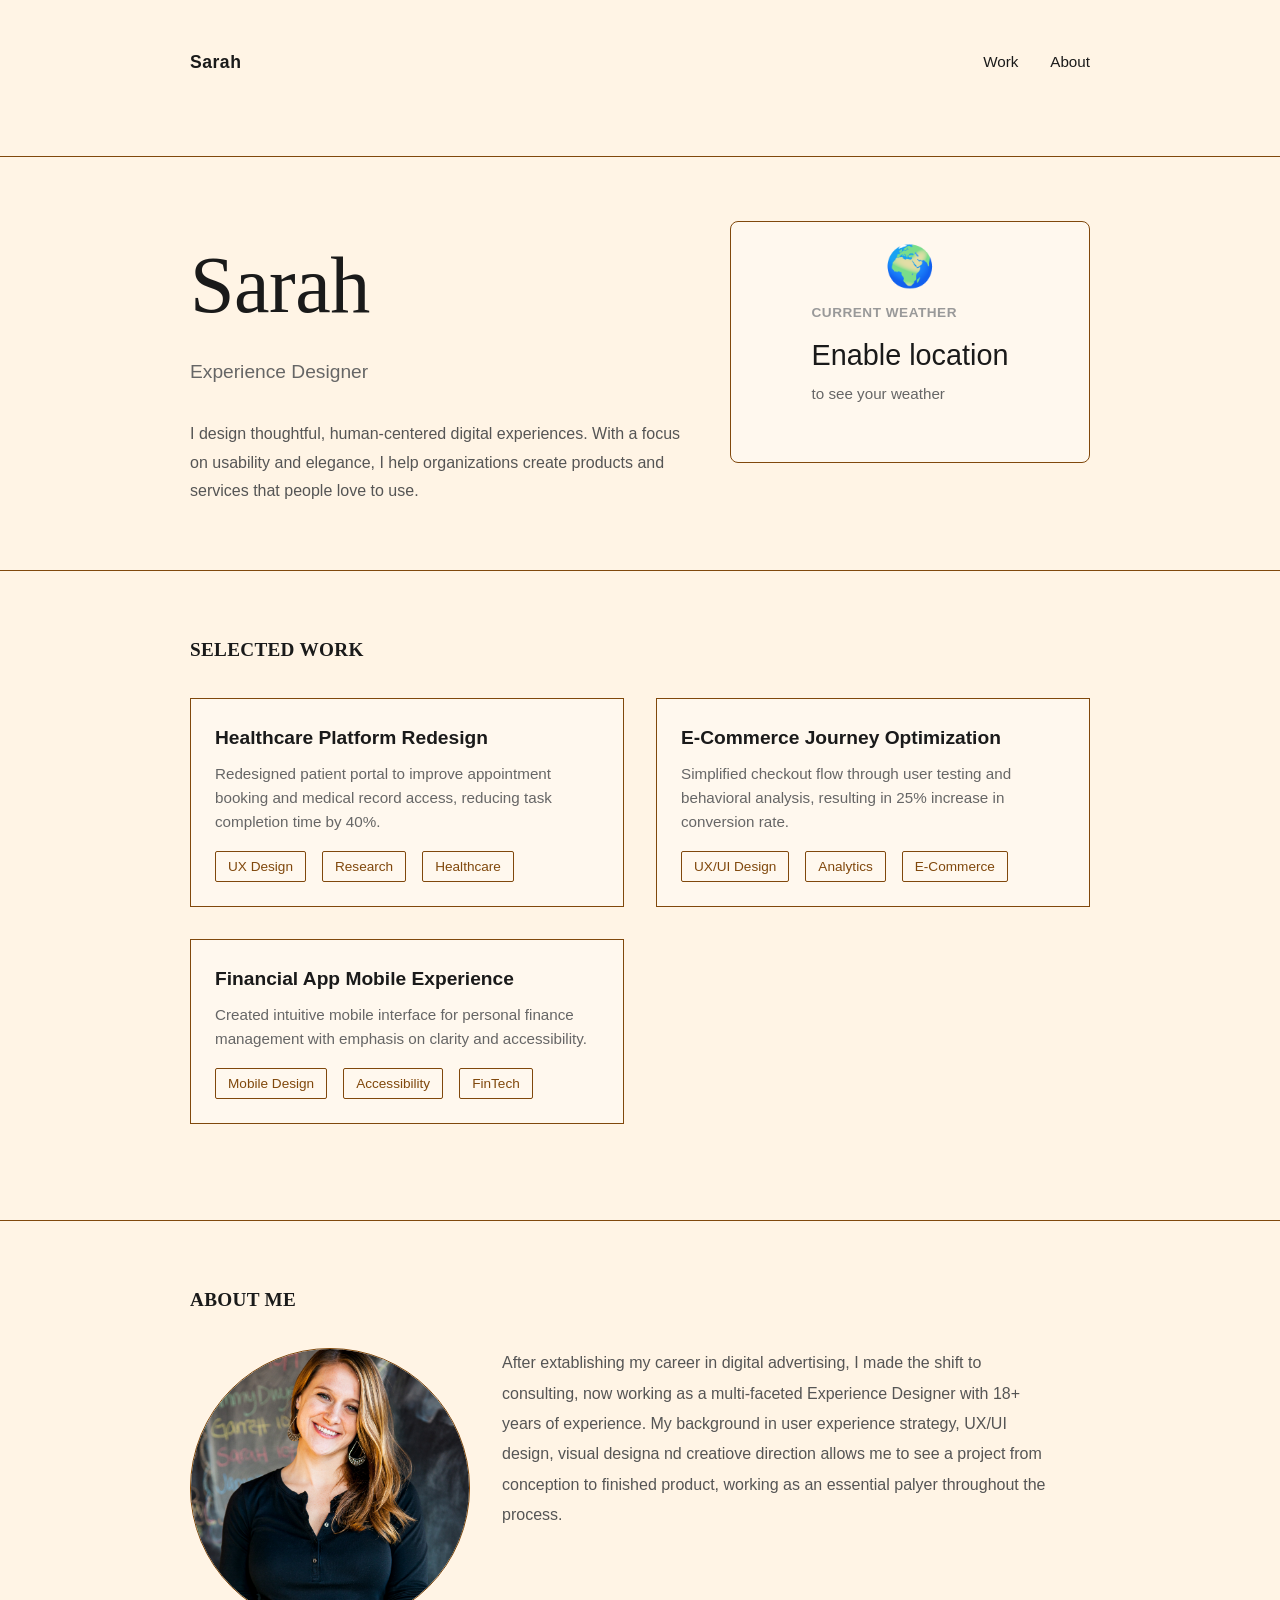
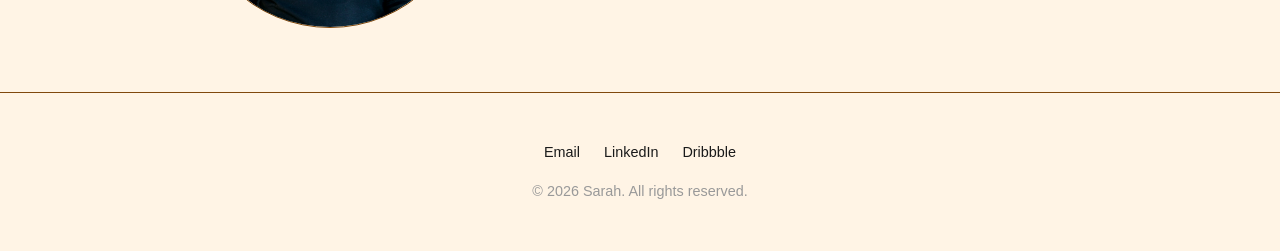
==== commit 2749cf3f: "Add picture and fix weather widget Co-authored-by: Copilot <copilot@github.com>" ====
--- a/index.html
+++ b/index.html
@@ -16,22 +16,26 @@
                     <a href="#about">About</a>
                 </div>
             </nav>
-            <div class="weather-widget" id="weatherWidget">
-                <div class="weather-icon" id="weatherIcon">🌍</div>
-                <div class="weather-info">
-                    <h3>Current Weather</h3>
-                    <div class="weather-loading">Getting your location...</div>
-                </div>
-                <div class="forecast-list" id="forecastList"></div>
-            </div>
         </div>
     </header>
 
     <section class="hero">
         <div class="container">
-            <h1>Sarah</h1>
-            <p class="subtitle">Experience Designer</p>
-            <p class="bio">I design thoughtful, human-centered digital experiences. With a focus on usability and elegance, I help organizations create products and services that people love to use.</p>
+            <div class="hero-layout">
+                <div class="hero-copy">
+                    <h1>Sarah</h1>
+                    <p class="subtitle">Experience Designer</p>
+                    <p class="bio">I design thoughtful, human-centered digital experiences. With a focus on usability and elegance, I help organizations create products and services that people love to use.</p>
+                </div>
+                <div class="weather-widget" id="weatherWidget">
+                    <div class="weather-icon" id="weatherIcon">🌍</div>
+                    <div class="weather-info">
+                        <h3>Current Weather</h3>
+                        <div class="weather-loading">Getting your location...</div>
+                    </div>
+                    <div class="forecast-list" id="forecastList"></div>
+                </div>
+            </div>
         </div>
     </section>
 
@@ -76,8 +80,8 @@
         <div class="container">
             <h2 class="section-title">About Me</h2>
             <div class="about-layout">
-                <div class="about-photo" role="img" aria-label="Placeholder area for portrait photograph">
-                    <span>Add Photo</span>
+                <div class="about-photo">
+                    <img src="FullSize.png" alt="Portrait of Sarah" class="about-photo-image">
                 </div>
                 <p class="about-text">After extablishing my career in digital advertising, I made the shift to consulting, now working as a multi-faceted Experience Designer with 18+ years of experience. My background in user experience strategy, UX/UI design, visual designa nd creatiove direction allows me to see a project from conception to finished product, working as an essential palyer throughout the process.</p>
             </div>
--- a/styles.css
+++ b/styles.css
@@ -54,6 +54,17 @@
 .hero {
     padding: 4rem 2rem;
     text-align: left;
+}
+
+.hero-layout {
+    display: grid;
+    grid-template-columns: minmax(0, 1fr) minmax(280px, 360px);
+    gap: 2rem;
+    align-items: start;
+}
+
+.hero-copy {
+    min-width: 0;
 }
 
 h1,
@@ -161,18 +172,22 @@
 }
 
 .about-photo {
-    width: 100%;
-    aspect-ratio: 4 / 5;
-    border: 1px dashed #80480c;
-    border-radius: 8px;
-    background: linear-gradient(135deg, #fff8ee 0%, #fff1d8 100%);
+    width: 280px;
+    aspect-ratio: 1 / 1;
+    border: 1px solid #80480c;
+    border-radius: 50%;
+    overflow: hidden;
+    background: #fff1d8;
     display: flex;
     align-items: center;
     justify-content: center;
-    color: #80480c;
-    font-size: 0.95rem;
-    letter-spacing: 0.04em;
-    text-transform: uppercase;
+}
+
+.about-photo-image {
+    width: 100%;
+    height: 100%;
+    object-fit: cover;
+    object-position: center;
 }
 
 .about-text {
@@ -211,7 +226,7 @@
     border-radius: 8px;
     background: #fff8ee;
     max-width: 100%;
-    margin: 2rem auto 0;
+    margin: 0;
     display: flex;
     flex-direction: column;
     align-items: center;
@@ -315,6 +330,10 @@
         padding: 2rem 1rem;
     }
 
+    .hero-layout {
+        grid-template-columns: 1fr;
+    }
+
     .projects-section {
         padding: 2rem 1rem;
     }
@@ -328,7 +347,7 @@
     }
 
     .about-photo {
-        max-width: 280px;
+        width: min(280px, 100%);
     }
 
     .weather-widget {
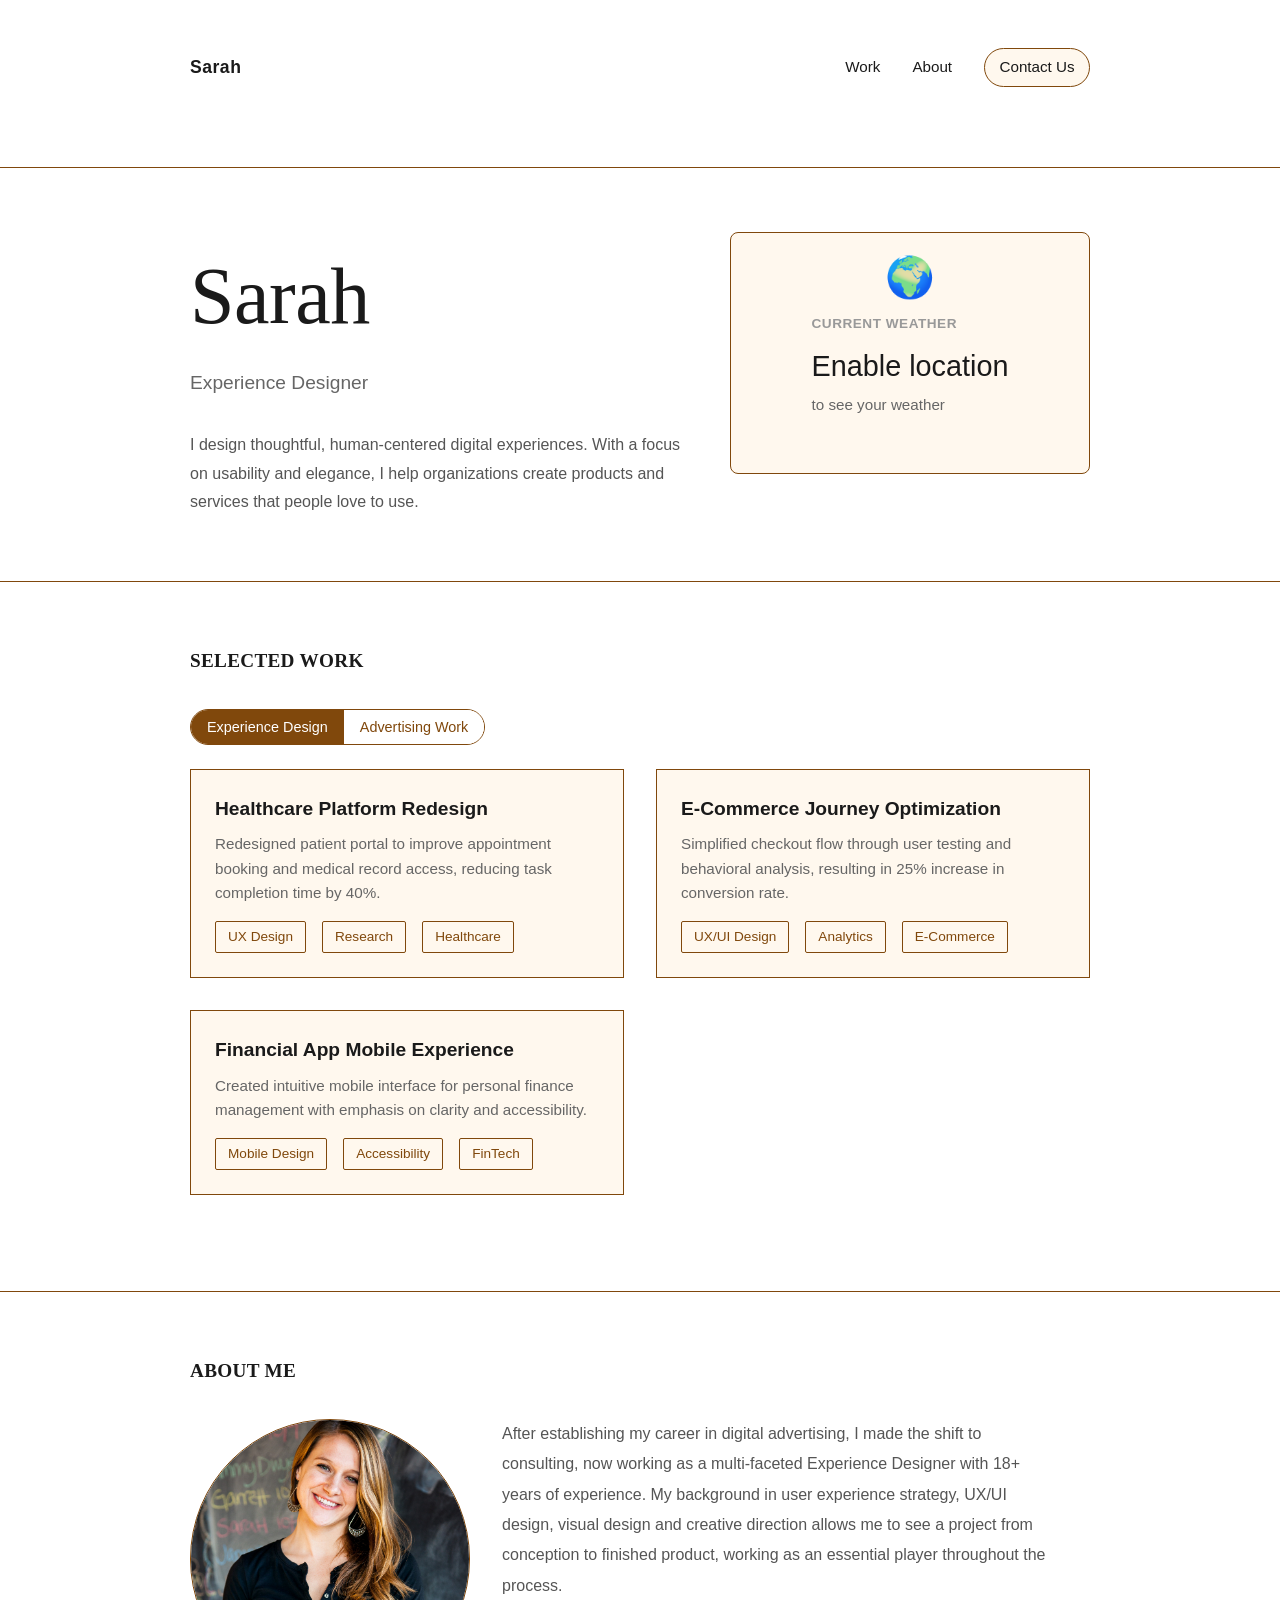
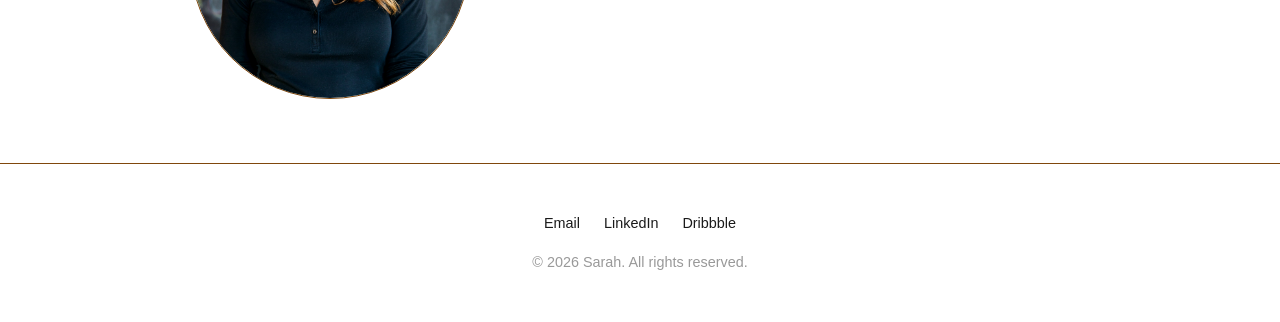
==== commit 4cacd8e4: "Added contact and toggle Co-authored-by: Copilot <copilot@github.com>" ====
--- a/index.html
+++ b/index.html
@@ -14,6 +14,7 @@
                 <div class="nav-links">
                     <a href="index.html">Work</a>
                     <a href="#about">About</a>
+                    <a href="mailto:sarah.fuller@slalom.com" class="contact-btn">Contact Us</a>
                 </div>
             </nav>
         </div>
@@ -42,8 +43,12 @@
     <section class="projects-section">
         <div class="container">
             <h2 class="section-title">Selected Work</h2>
-            <div class="projects-grid">
-                <article class="project-card">
+            <div class="project-filters" role="tablist" aria-label="Project categories">
+                <button class="filter-btn is-active" type="button" data-filter="experience" aria-pressed="true">Experience Design</button>
+                <button class="filter-btn" type="button" data-filter="advertising" aria-pressed="false">Advertising Work</button>
+            </div>
+            <div class="projects-grid" id="projectsGrid">
+                <article class="project-card" data-category="experience">
                     <h3>Healthcare Platform Redesign</h3>
                     <p>Redesigned patient portal to improve appointment booking and medical record access, reducing task completion time by 40%.</p>
                     <div class="project-meta">
@@ -53,7 +58,7 @@
                     </div>
                 </article>
 
-                <article class="project-card">
+                <article class="project-card" data-category="experience">
                     <h3>E-Commerce Journey Optimization</h3>
                     <p>Simplified checkout flow through user testing and behavioral analysis, resulting in 25% increase in conversion rate.</p>
                     <div class="project-meta">
@@ -63,13 +68,43 @@
                     </div>
                 </article>
 
-                <article class="project-card">
+                <article class="project-card" data-category="experience">
                     <h3>Financial App Mobile Experience</h3>
                     <p>Created intuitive mobile interface for personal finance management with emphasis on clarity and accessibility.</p>
                     <div class="project-meta">
                         <span>Mobile Design</span>
                         <span>Accessibility</span>
                         <span>FinTech</span>
+                    </div>
+                </article>
+
+                <article class="project-card is-hidden" data-category="advertising">
+                    <h3>Global Beverage Brand Campaign</h3>
+                    <p>Led art direction and digital storytelling for a multi-market campaign that increased audience engagement across social channels.</p>
+                    <div class="project-meta">
+                        <span>Creative Direction</span>
+                        <span>Campaign Design</span>
+                        <span>Advertising</span>
+                    </div>
+                </article>
+
+                <article class="project-card is-hidden" data-category="advertising">
+                    <h3>Retail Holiday Media Launch</h3>
+                    <p>Designed integrated ad experiences for seasonal promotions, improving click-through performance and conversion quality.</p>
+                    <div class="project-meta">
+                        <span>Digital Ads</span>
+                        <span>Visual Design</span>
+                        <span>Retail</span>
+                    </div>
+                </article>
+
+                <article class="project-card is-hidden" data-category="advertising">
+                    <h3>Automotive Brand Repositioning</h3>
+                    <p>Created a refreshed paid-media visual system and messaging framework to strengthen brand perception among new audiences.</p>
+                    <div class="project-meta">
+                        <span>Brand Strategy</span>
+                        <span>Ad Creative</span>
+                        <span>Automotive</span>
                     </div>
                 </article>
             </div>
@@ -83,7 +118,7 @@
                 <div class="about-photo">
                     <img src="FullSize.png" alt="Portrait of Sarah" class="about-photo-image">
                 </div>
-                <p class="about-text">After extablishing my career in digital advertising, I made the shift to consulting, now working as a multi-faceted Experience Designer with 18+ years of experience. My background in user experience strategy, UX/UI design, visual designa nd creatiove direction allows me to see a project from conception to finished product, working as an essential palyer throughout the process.</p>
+                <p class="about-text">After establishing my career in digital advertising, I made the shift to consulting, now working as a multi-faceted Experience Designer with 18+ years of experience. My background in user experience strategy, UX/UI design, visual design and creative direction allows me to see a project from conception to finished product, working as an essential player throughout the process.</p>
             </div>
         </div>
     </section>
--- a/styles.css
+++ b/styles.css
@@ -8,7 +8,7 @@
     font-family: -apple-system, BlinkMacSystemFont, 'Segoe UI', sans-serif;
     line-height: 1.6;
     color: #1a1a1a;
-    background: #fff4e5;
+    background: #ffffff;
 }
 
 header {
@@ -49,6 +49,19 @@
     display: flex;
     gap: 2rem;
     font-size: 0.95rem;
+    align-items: center;
+}
+
+.contact-btn {
+    border: 1px solid #80480c;
+    padding: 0.4rem 0.9rem;
+    border-radius: 999px;
+    background: #fff8ee;
+}
+
+.contact-btn:hover {
+    color: #1a1a1a;
+    background: #fff1d8;
 }
 
 .hero {
@@ -114,12 +127,45 @@
     margin-bottom: 2rem;
 }
 
+.project-filters {
+    display: inline-flex;
+    border: 1px solid #80480c;
+    border-radius: 999px;
+    overflow: hidden;
+    margin-bottom: 1.5rem;
+}
+
+.filter-btn {
+    border: none;
+    background: #ffffff;
+    color: #80480c;
+    padding: 0.55rem 1rem;
+    font-size: 0.9rem;
+    cursor: pointer;
+}
+
+.filter-btn.is-active {
+    background: #80480c;
+    color: #ffffff;
+}
+
+.project-card.is-hidden {
+    display: none;
+}
+
+.project-card.is-fading {
+    opacity: 0;
+    transform: translateY(10px);
+}
+
 .project-card {
     border: 1px solid #80480c;
     padding: 1.5rem;
-    transition: all 0.3s ease;
+    transition: opacity 0.22s ease, transform 0.22s ease, border-color 0.3s ease, background 0.3s ease;
     cursor: pointer;
     background: #fff8ee;
+    opacity: 1;
+    transform: translateY(0);
 }
 
 .project-card:hover {
@@ -320,6 +366,7 @@
 
     .nav-links {
         gap: 1rem;
+        flex-wrap: wrap;
     }
 
     .projects-grid {
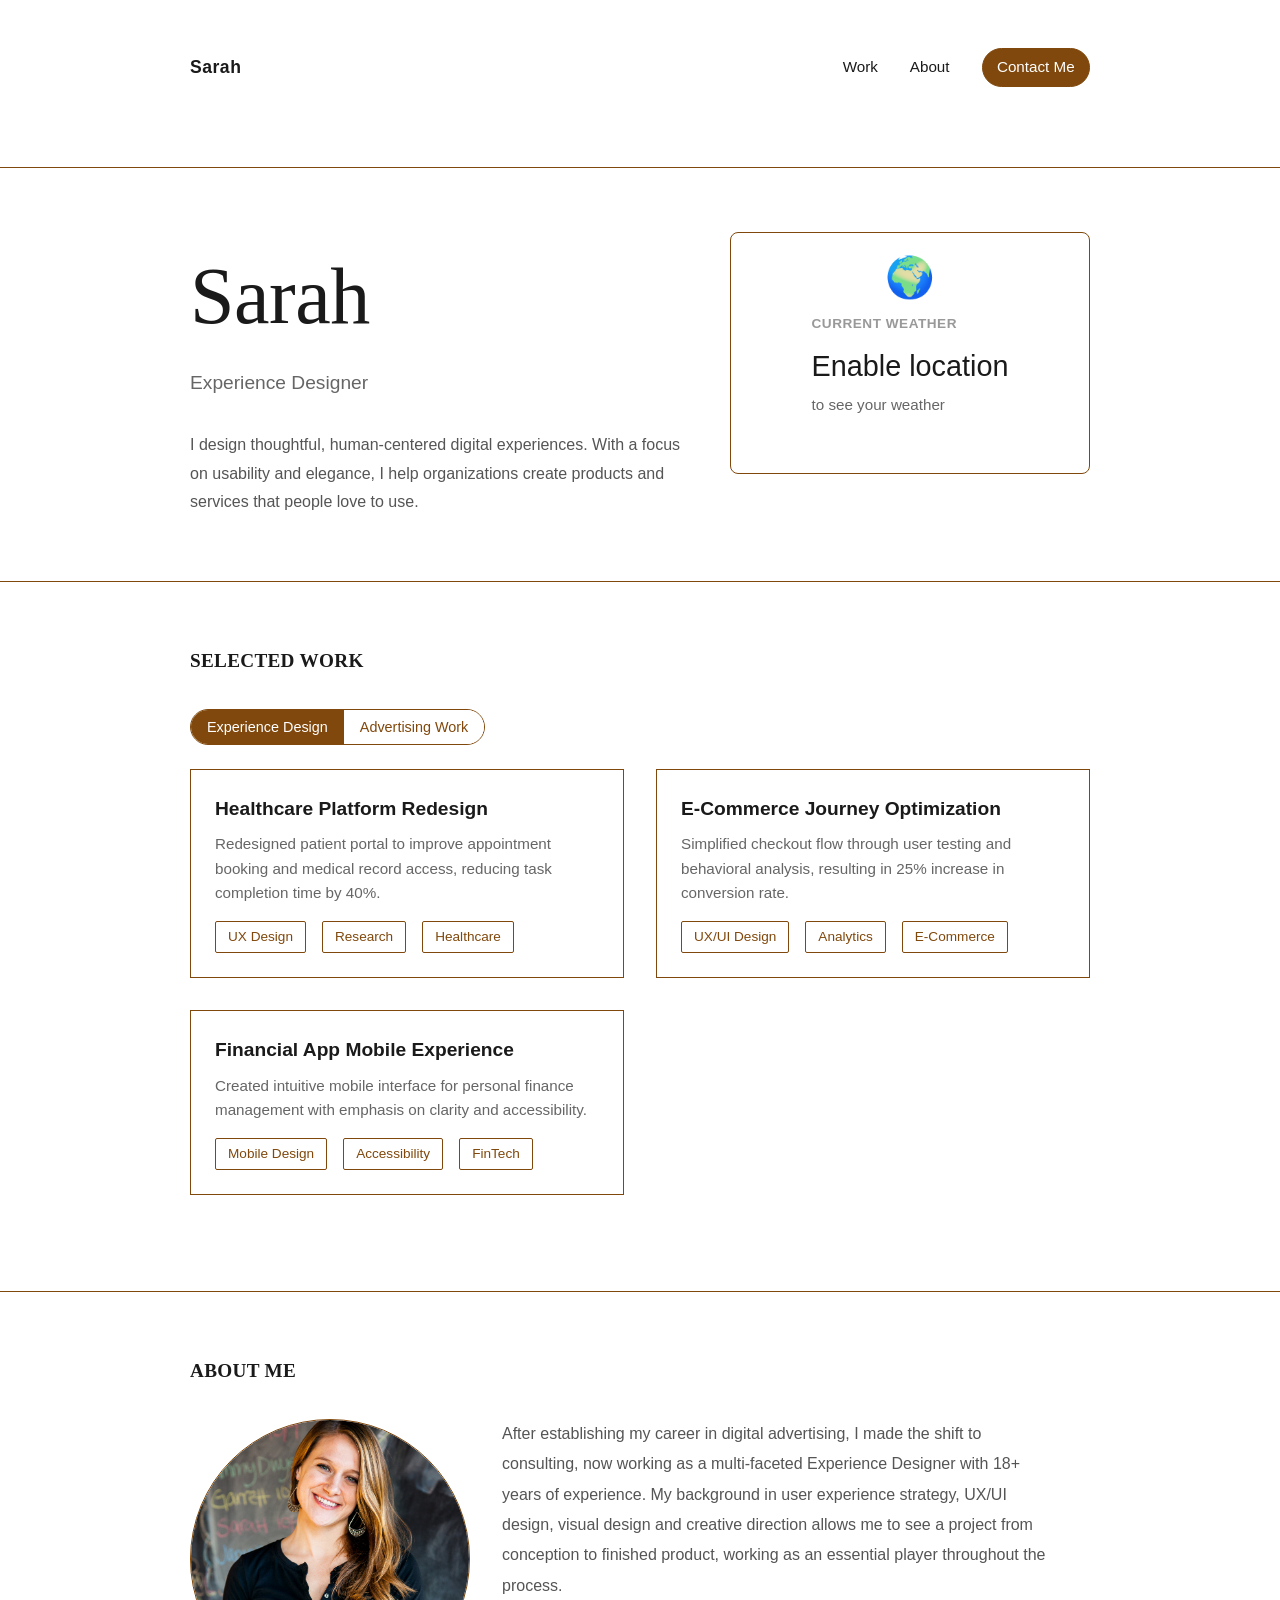
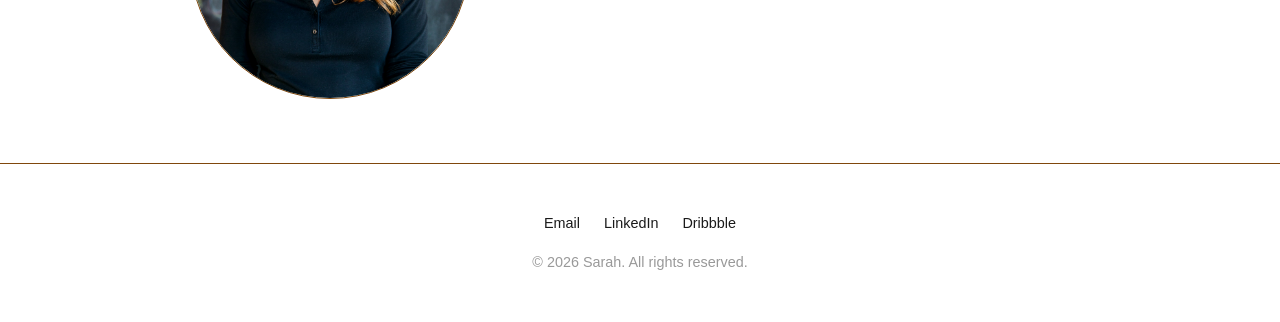
==== commit 5259397c: "Refactor weather widget and update styles for improved UI consistency" ====
--- a/index.html
+++ b/index.html
@@ -2,138 +2,14 @@
 <html lang="en">
 <head>
     <meta charset="UTF-8">
+    <meta http-equiv="refresh" content="0; url=html_js/index.html">
     <meta name="viewport" content="width=device-width, initial-scale=1.0">
-    <title>Sarah — Experience Designer</title>
-    <link rel="stylesheet" href="styles.css">
+    <title>Redirecting...</title>
+    <script>
+        window.location.replace('html_js/index.html');
+    </script>
 </head>
 <body>
-    <header>
-        <div class="container">
-            <nav>
-                <div class="logo">Sarah</div>
-                <div class="nav-links">
-                    <a href="index.html">Work</a>
-                    <a href="#about">About</a>
-                    <a href="mailto:sarah.fuller@slalom.com" class="contact-btn">Contact Us</a>
-                </div>
-            </nav>
-        </div>
-    </header>
-
-    <section class="hero">
-        <div class="container">
-            <div class="hero-layout">
-                <div class="hero-copy">
-                    <h1>Sarah</h1>
-                    <p class="subtitle">Experience Designer</p>
-                    <p class="bio">I design thoughtful, human-centered digital experiences. With a focus on usability and elegance, I help organizations create products and services that people love to use.</p>
-                </div>
-                <div class="weather-widget" id="weatherWidget">
-                    <div class="weather-icon" id="weatherIcon">🌍</div>
-                    <div class="weather-info">
-                        <h3>Current Weather</h3>
-                        <div class="weather-loading">Getting your location...</div>
-                    </div>
-                    <div class="forecast-list" id="forecastList"></div>
-                </div>
-            </div>
-        </div>
-    </section>
-
-    <section class="projects-section">
-        <div class="container">
-            <h2 class="section-title">Selected Work</h2>
-            <div class="project-filters" role="tablist" aria-label="Project categories">
-                <button class="filter-btn is-active" type="button" data-filter="experience" aria-pressed="true">Experience Design</button>
-                <button class="filter-btn" type="button" data-filter="advertising" aria-pressed="false">Advertising Work</button>
-            </div>
-            <div class="projects-grid" id="projectsGrid">
-                <article class="project-card" data-category="experience">
-                    <h3>Healthcare Platform Redesign</h3>
-                    <p>Redesigned patient portal to improve appointment booking and medical record access, reducing task completion time by 40%.</p>
-                    <div class="project-meta">
-                        <span>UX Design</span>
-                        <span>Research</span>
-                        <span>Healthcare</span>
-                    </div>
-                </article>
-
-                <article class="project-card" data-category="experience">
-                    <h3>E-Commerce Journey Optimization</h3>
-                    <p>Simplified checkout flow through user testing and behavioral analysis, resulting in 25% increase in conversion rate.</p>
-                    <div class="project-meta">
-                        <span>UX/UI Design</span>
-                        <span>Analytics</span>
-                        <span>E-Commerce</span>
-                    </div>
-                </article>
-
-                <article class="project-card" data-category="experience">
-                    <h3>Financial App Mobile Experience</h3>
-                    <p>Created intuitive mobile interface for personal finance management with emphasis on clarity and accessibility.</p>
-                    <div class="project-meta">
-                        <span>Mobile Design</span>
-                        <span>Accessibility</span>
-                        <span>FinTech</span>
-                    </div>
-                </article>
-
-                <article class="project-card is-hidden" data-category="advertising">
-                    <h3>Global Beverage Brand Campaign</h3>
-                    <p>Led art direction and digital storytelling for a multi-market campaign that increased audience engagement across social channels.</p>
-                    <div class="project-meta">
-                        <span>Creative Direction</span>
-                        <span>Campaign Design</span>
-                        <span>Advertising</span>
-                    </div>
-                </article>
-
-                <article class="project-card is-hidden" data-category="advertising">
-                    <h3>Retail Holiday Media Launch</h3>
-                    <p>Designed integrated ad experiences for seasonal promotions, improving click-through performance and conversion quality.</p>
-                    <div class="project-meta">
-                        <span>Digital Ads</span>
-                        <span>Visual Design</span>
-                        <span>Retail</span>
-                    </div>
-                </article>
-
-                <article class="project-card is-hidden" data-category="advertising">
-                    <h3>Automotive Brand Repositioning</h3>
-                    <p>Created a refreshed paid-media visual system and messaging framework to strengthen brand perception among new audiences.</p>
-                    <div class="project-meta">
-                        <span>Brand Strategy</span>
-                        <span>Ad Creative</span>
-                        <span>Automotive</span>
-                    </div>
-                </article>
-            </div>
-        </div>
-    </section>
-
-    <section class="about-section" id="about">
-        <div class="container">
-            <h2 class="section-title">About Me</h2>
-            <div class="about-layout">
-                <div class="about-photo">
-                    <img src="FullSize.png" alt="Portrait of Sarah" class="about-photo-image">
-                </div>
-                <p class="about-text">After establishing my career in digital advertising, I made the shift to consulting, now working as a multi-faceted Experience Designer with 18+ years of experience. My background in user experience strategy, UX/UI design, visual design and creative direction allows me to see a project from conception to finished product, working as an essential player throughout the process.</p>
-            </div>
-        </div>
-    </section>
-
-    <footer>
-        <div class="container">
-            <div class="social-links">
-                <a href="mailto:sarah@example.com">Email</a>
-                <a href="https://linkedin.com" target="_blank">LinkedIn</a>
-                <a href="https://dribbble.com" target="_blank">Dribbble</a>
-            </div>
-            <p>&copy; 2026 Sarah. All rights reserved.</p>
-        </div>
-    </footer>
-
-    <script src="app.js"></script>
+    <p>Redirecting to <a href="html_js/index.html">portfolio</a>...</p>
 </body>
 </html>
